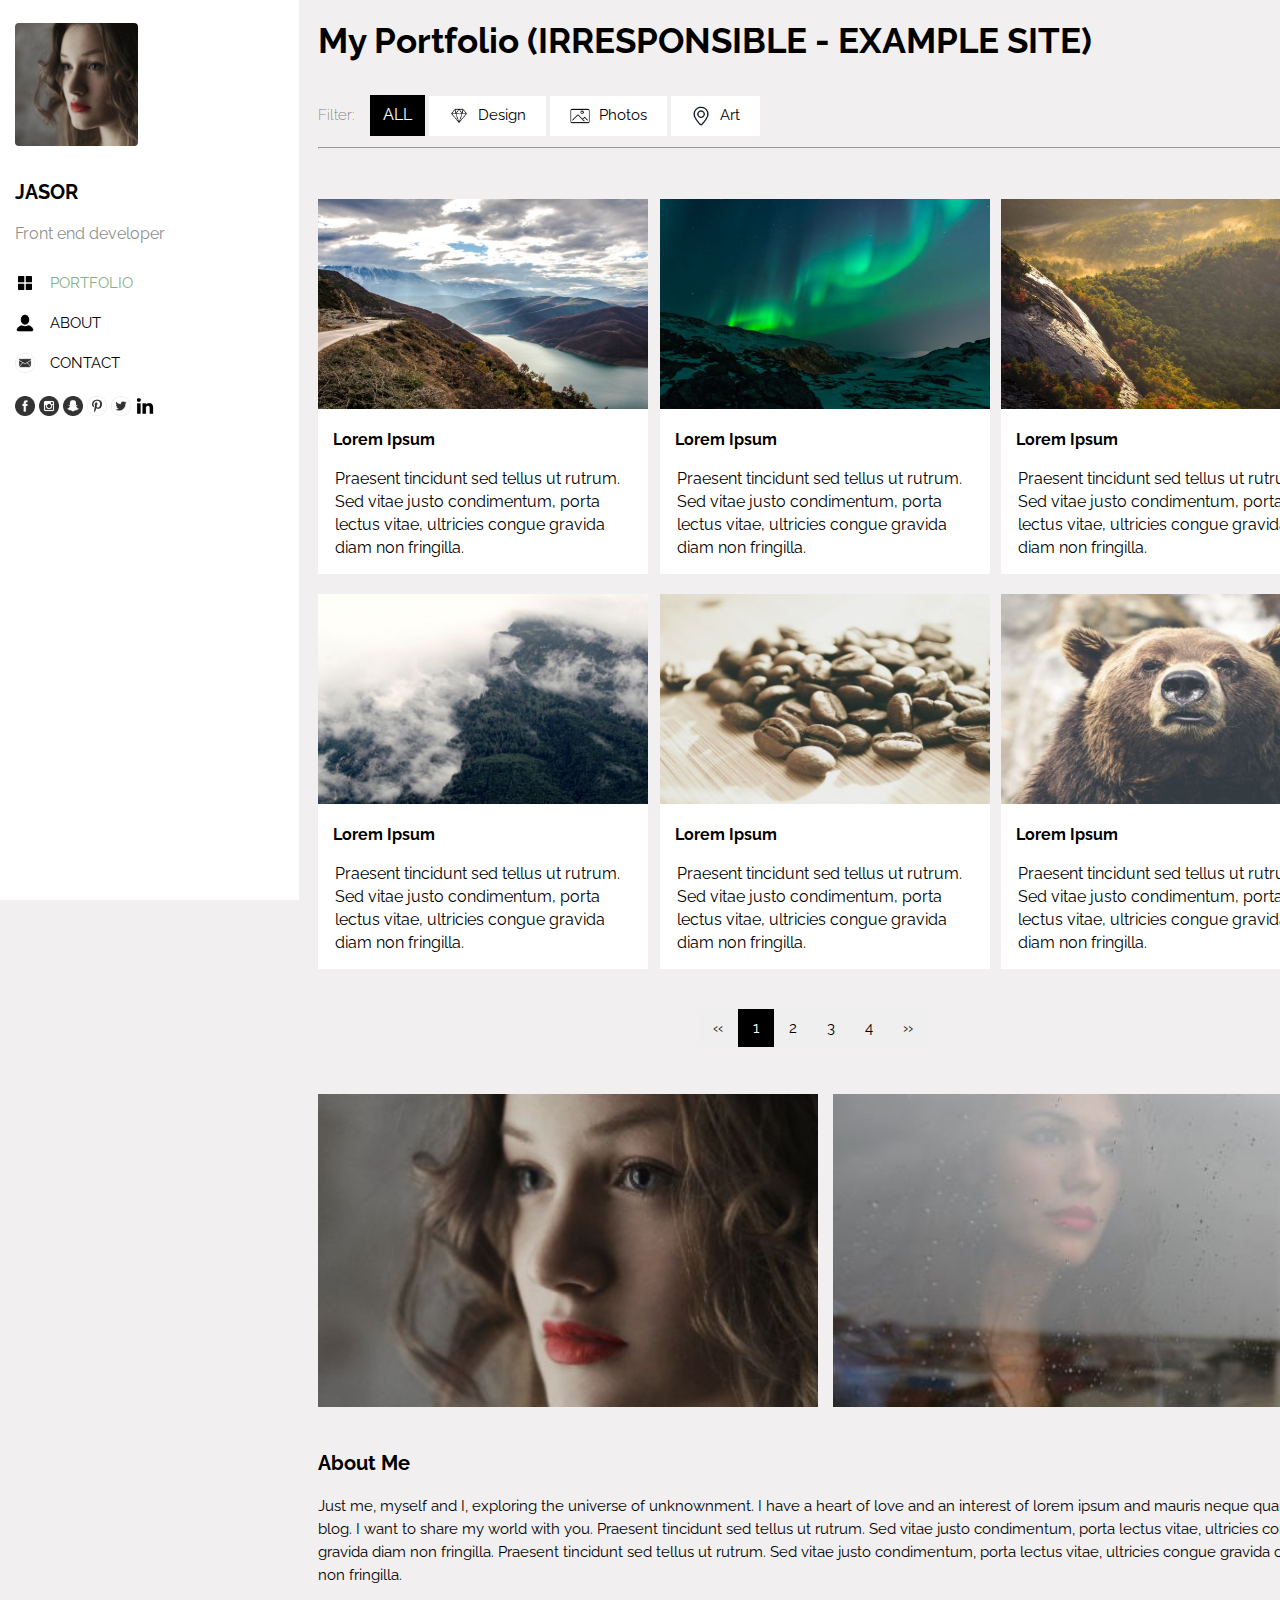
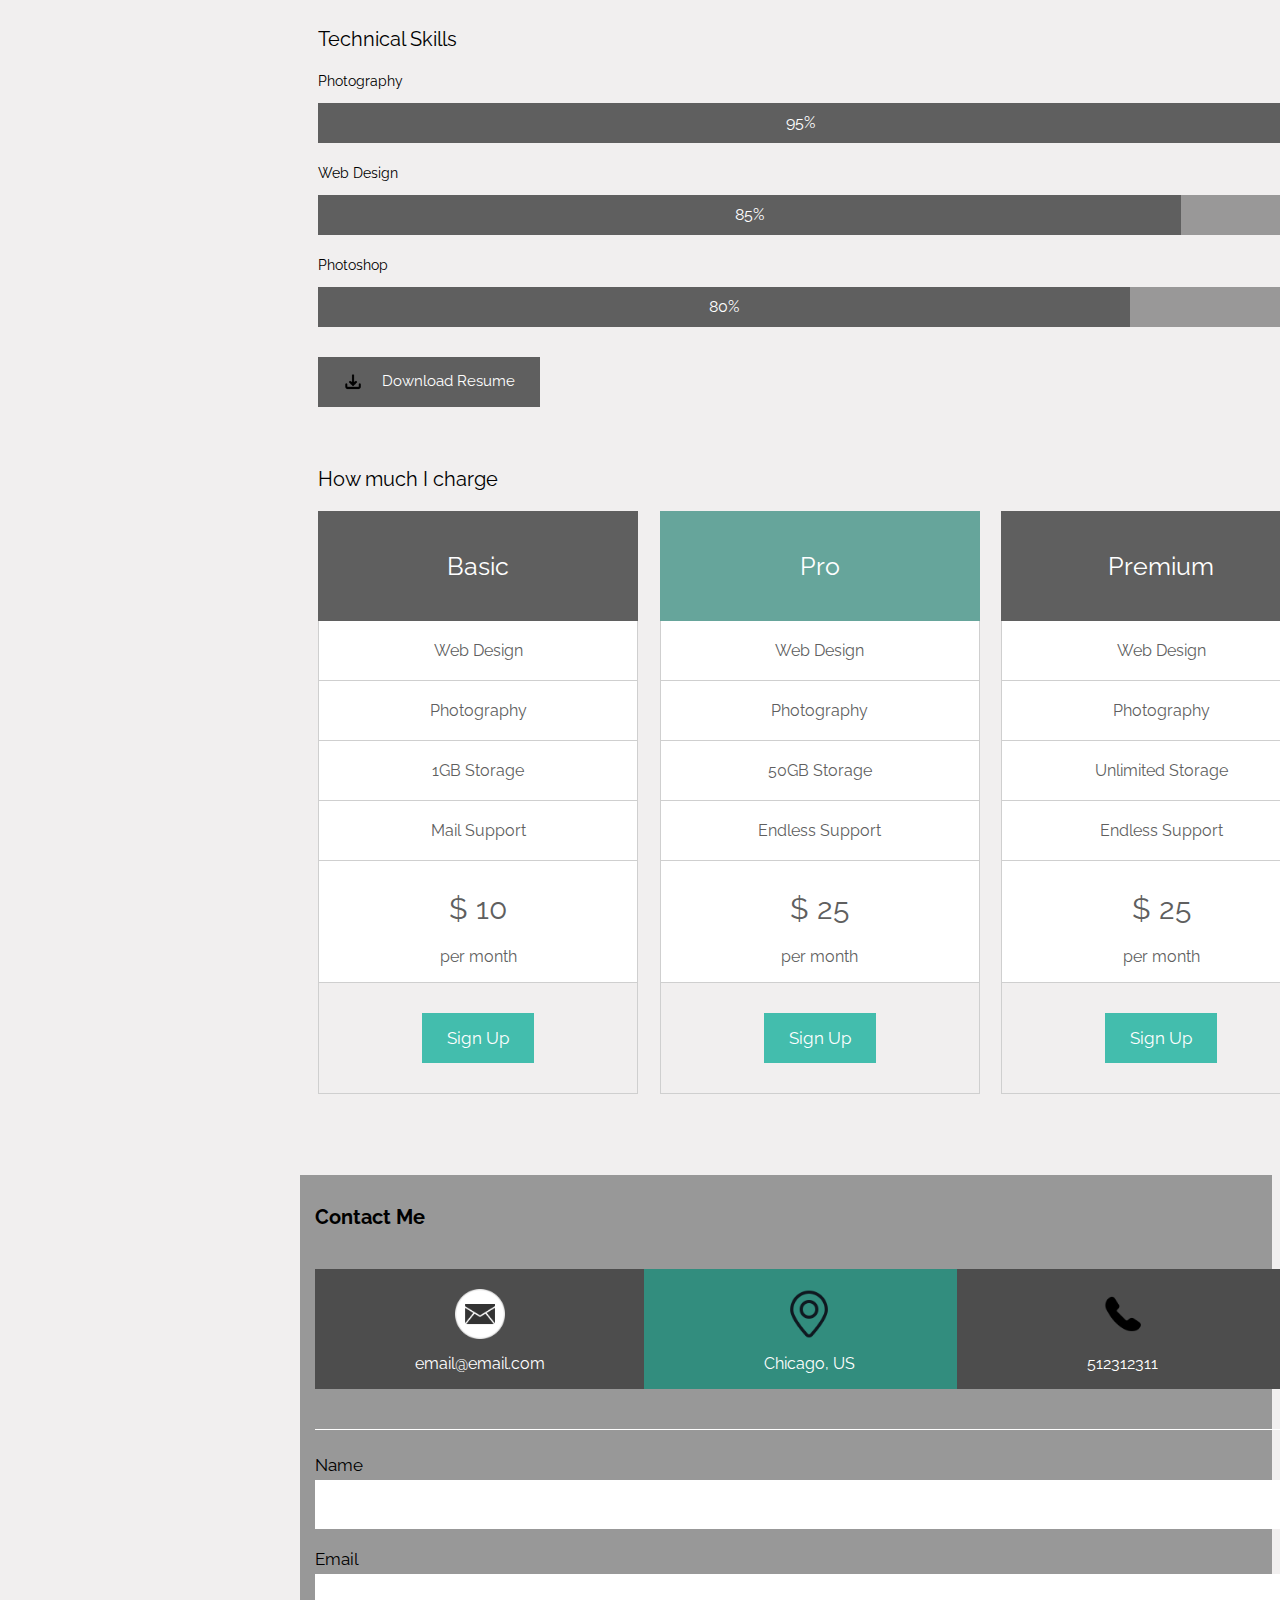
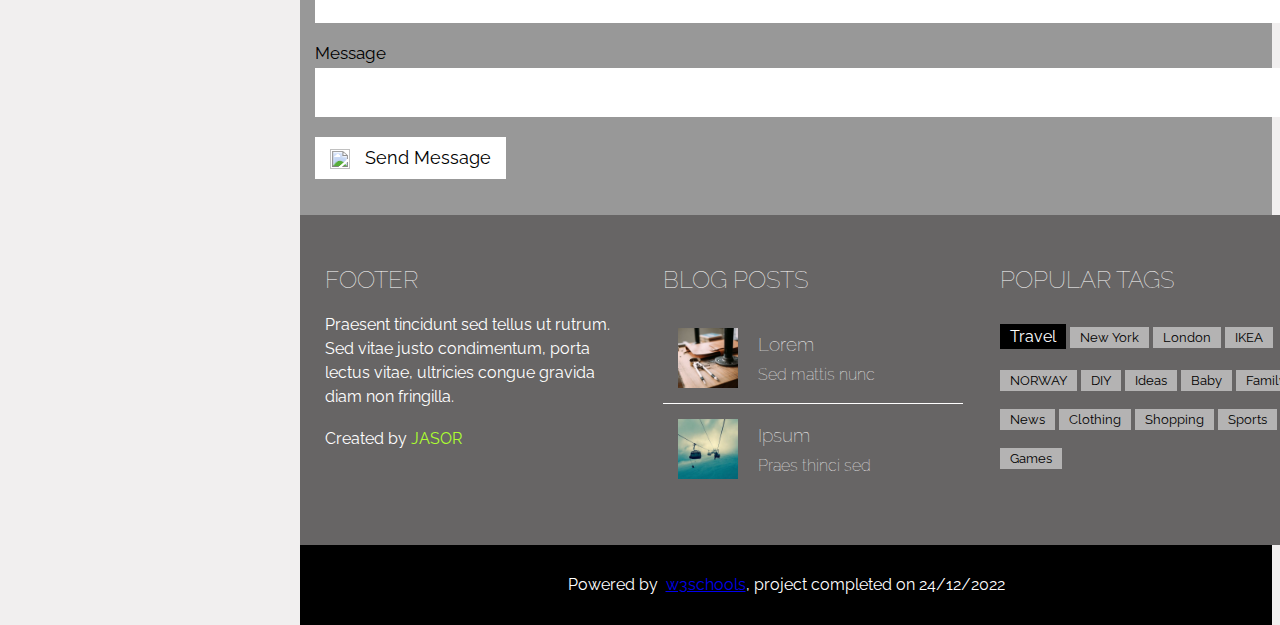
==== index.html @ 3d1c1d0e "Update index.html" ====
<!DOCTYPE html>
<html lang="en">
  <head>
    <meta charset="UTF-8" />
    <meta http-equiv="X-UA-Compatible" content="IE=edge" />
    <meta name="viewport" content="width=device-width, initial-scale=1.0" />

    <link rel="preconnect" href="https://fonts.googleapis.com" />
    <link rel="preconnect" href="https://fonts.gstatic.com" crossorigin />
    <link
      href="https://fonts.googleapis.com/css2?family=Raleway&display=swap"
      rel="stylesheet"
    />

    <link rel="icon" href="portfolio_images/favicon(1).ico" />

    <link rel="stylesheet" href="my_portfolio.css" />

    <title>My portfolio</title>
  </head>
  <body>
    <div class="right-side">
      <div class="heading">My Portfolio (IRRESPONSIBLE - EXAMPLE SITE)</div>
      <div class="sections">
        <p class="filter-section">Filter:</p>
        <button class="all-section">ALL</button>
        <button class="design-section">
          <img
            class="diamond-icon"
            src="portfolio_images/diamond_icon.png"
            alt="diamond"
          />
          Design
        </button>
        <button class="photos-section">
          <img
            class="gallery-icon"
            src="portfolio_images/gallery_icon.png"
            alt="galary"
          />
          Photos
        </button>
        <button class="art-section">
          <img
            class="location-icon"
            src="portfolio_images/location_icon.png"
            alt="pin"
          />
          Art
        </button>
        <hr />
        <div class="grid">
          <div class="image1-div">
            <div class="image-div">
              <img
                class="image"
                src="portfolio_images/mountains.jpg"
                alt="mountains"
              />
            </div>
            <div class="title">Lorem Ipsum</div>
            <div class="content">
              Praesent tincidunt sed tellus ut rutrum.<br />
              Sed vitae justo condimentum, porta lectus vitae, ultricies congue
              gravida diam non fringilla.
            </div>
          </div>

          <div class="image2-div">
            <div class="image-div">
              <img
                class="image"
                src="portfolio_images/lights.jpg"
                alt="mountains"
              />
            </div>
            <div class="title">Lorem Ipsum</div>
            <div class="content">
              Praesent tincidunt sed tellus ut rutrum.<br />
              Sed vitae justo condimentum, porta lectus vitae, ultricies congue
              gravida diam non fringilla.
            </div>
          </div>

          <div class="image3-div">
            <div class="image-div">
              <img
                class="image"
                src="portfolio_images/nature.jpg"
                alt="mountains"
              />
            </div>
            <div class="title">Lorem Ipsum</div>
            <div class="content">
              Praesent tincidunt sed tellus ut rutrum.<br />
              Sed vitae justo condimentum, porta lectus vitae, ultricies congue
              gravida diam non fringilla.
            </div>
          </div>

          <div class="image4-div">
            <div class="image-div">
              <img
                class="image"
                src="portfolio_images/hill.jpg"
                alt="mountains"
              />
            </div>
            <div class="title">Lorem Ipsum</div>
            <div class="content">
              Praesent tincidunt sed tellus ut rutrum.<br />
              Sed vitae justo condimentum, porta lectus vitae, ultricies congue
              gravida diam non fringilla.
            </div>
          </div>

          <div class="image5-div">
            <div class="image-div">
              <img
                class="image"
                src="portfolio_images/coffee.jpg"
                alt="mountains"
              />
            </div>
            <div class="title">Lorem Ipsum</div>
            <div class="content">
              Praesent tincidunt sed tellus ut rutrum.<br />
              Sed vitae justo condimentum, porta lectus vitae, ultricies congue
              gravida diam non fringilla.
            </div>
          </div>

          <div class="image6-div">
            <div class="image-div">
              <img
                class="image"
                src="portfolio_images/bear.jpg"
                alt="mountains"
              />
            </div>
            <div class="title">Lorem Ipsum</div>
            <div class="content">
              Praesent tincidunt sed tellus ut rutrum.<br />
              Sed vitae justo condimentum, porta lectus vitae, ultricies congue
              gravida diam non fringilla.
            </div>
          </div>
        </div>

        <div class="pages">
          <div class="arrow1-div">
            <button class="arrow-1">&#x2039;&#x2039;</button>
          </div>
          <div class="page1-div">
            <button class="button-1">1</button>
          </div>
          <div class="page2-div">
            <button class="button-2">2</button>
          </div>
          <div class="page3-div">
            <button class="button-3">3</button>
          </div>
          <div class="page4-div">
            <button class="button-4">4</button>
          </div>
          <div class="arrow2-div">
            <button class="arrow-2">&#x203A;&#x203A;</button>
          </div>
        </div>
      </div>

      <div class="bigphoto-div">
        <div class="bigphoto1">
          <img
            class="clearedme"
            src="portfolio_images/avatar1.jpg"
            alt="Myself"
          />
        </div>
        <div class="bigphoto2">
          <img
            class="blurredme"
            src="portfolio_images/avatar2.jpg"
            alt="Myself_blured"
          />
        </div>
      </div>

      <div class="about-div">
        <div class="aboutme">About Me</div>
        <div class="aboutmyself">
          Just me, myself and I, exploring the universe of unknownment. I have a
          heart of love and an interest of lorem ipsum and mauris neque quam<br />
          blog. I want to share my world with you. Praesent tincidunt sed tellus
          ut rutrum. Sed vitae justo condimentum, porta lectus vitae, ultricies
          congue <br />gravida diam non fringilla. Praesent tincidunt sed tellus
          ut rutrum. Sed vitae justo condimentum, porta lectus vitae, ultricies
          congue gravida diam <br />non fringilla.
        </div>
      </div>

      <div class="technical-desigin-div">
        <div class="technical-heading">Technical Skills</div>
        <div class="skills">
          <p class="photography">Photography</p>
          <div class="photography-div">
            <div class="photography-skill">95%</div>
          </div>
          <p class="webdesign">Web Design</p>
          <div class="webdesign-div">
            <div class="webdesign-skill">85%</div>
          </div>
          <p class="photoshop">Photoshop</p>
          <div class="photoshop-div">
            <div class="photoshop-skill">80%</div>
          </div>
        </div>
        <button class="resume-button">
          <img
            class="download-icon"
            src="portfolio_images/download_icon.png"
            alt="Download"
          />
          Download Resume
        </button>
      </div>

      <p class="about-charge">How much I charge</p>

      <div class="charging-admin">
        <div class="charging-whole-div">
          <div class="basic-mode">Basic</div>
          <div class="sess1">Web Design</div>
          <div class="sess2">Photography</div>
          <div class="sess3">1GB Storage</div>
          <div class="sess4">Mail Support</div>
          <div class="sess5">
            <p class="dollar">$ 10</p>
            <p class="validitidy">per month</p>
          </div>
          <div class="signup-div">
            <button class="signup-button">Sign Up</button>
          </div>
        </div>
        <div class="charging-whole-div">
          <div class="basic-mode" style="background-color: rgb(102, 165, 155)">
            Pro
          </div>
          <div class="sess1">Web Design</div>
          <div class="sess2">Photography</div>
          <div class="sess3">50GB Storage</div>
          <div class="sess4">Endless Support</div>
          <div class="sess5">
            <p class="dollar">$ 25</p>
            <p class="validitidy">per month</p>
          </div>
          <div class="signup-div">
            <button class="signup-button">Sign Up</button>
          </div>
        </div>
        <div class="charging-whole-div">
          <div class="basic-mode">Premium</div>
          <div class="sess1">Web Design</div>
          <div class="sess2">Photography</div>
          <div class="sess3">Unlimited Storage</div>
          <div class="sess4">Endless Support</div>
          <div class="sess5">
            <p class="dollar">$ 25</p>
            <p class="validitidy">per month</p>
          </div>
          <div class="signup-div">
            <button class="signup-button">Sign Up</button>
          </div>
        </div>
      </div>
    </div>

    <div class="contact-div">
      <p class="contactme">Contact Me</p>
      <div class="precised-contact-div">
        <div class="email-contact">
          <img
            class="emailin-contact"
            src="portfolio_images/email_icon.png"
            alt=""
          />
          email@email.com
        </div>
        <div class="location-contact">
          <img
            class="locationin-contact"
            src="portfolio_images/location_icon.png"
            alt=""
          />
          Chicago, US
        </div>
        <div class="phone-contact">
          <img
            class="phonein-contact"
            src="portfolio_images/phone_icon.png"
            alt=""
          />
          512312311
        </div>
      </div>
      <div class="line-contact"></div>

      <div class="dm-div">
        <div class="name-div">
          <p class="name-dm">Name</p>
          <input class="name-input" type="text" />
        </div>
        <div class="name-div">
          <p class="email-dm">Email</p>
          <input class="email-input" type="text" />
        </div>
        <div class="name-div">
          <p class="message-dm">Message</p>
          <input class="message-input" type="text" />
        </div>
        <button class="send-message-button">
          <img
            class="paper-rocket"
            src="https://img.icons8.com/ios-filled/50/null/paper-plane.png"
          />
          Send Message
        </button>
      </div>
    </div>

    <div class="footer-admin-div">
      <div class="footer-div">
        <h2 class="heading1">FOOTER</h2>
        <div class="heading1-discription">
          Praesent tincidunt sed tellus ut rutrum. Sed vitae justo condimentum,
          porta lectus vitae, ultricies congue gravida diam non fringilla.
        </div>
        <div class="owner-link">
          Created by <span class="jasor">JASOR</span>
        </div>
      </div>

      <div class="blogs-div">
        <h2 class="heading2">BLOG POSTS</h2>
        <div class="image-desc1">
          <img
            class="workshop"
            src="portfolio_images/workshop.jpg"
            alt="workshop"
          />
          <h3 class="lorem">Lorem</h3>
          <h4 class="lorem-desc">Sed mattis nunc</h4>
        </div>
        <div class="line"></div>
        <div class="image-desc2">
          <img
            class="ropecar"
            src="portfolio_images/ropecar.jpg"
            alt="rope_car"
          />
          <h3 class="ipsum">Ipsum</h3>
          <h4 class="ipsum-desc">Praes thinci sed</h4>
        </div>
      </div>

      <div class="tags-div">
        <h2 class="heading3">POPULAR TAGS</h2>
        <div class="travel">Travel</div>
        <div class="newyork">New York</div>
        <div class="london">London</div>
        <div class="ikea">IKEA</div>
        <div class="norway">NORWAY</div>
        <div class="diy">DIY</div>
        <div class="ideas">Ideas</div>
        <div class="baby">Baby</div>
        <div class="family">Family</div>
        <div class="news">News</div>
        <div class="clothing">Clothing</div>
        <div class="shopping">Shopping</div>
        <div class="sports">Sports</div>
        <div class="games">Games</div>
      </div>
    </div>

    <div class="last-thing">
      <div class="last-owner-link">
        Powered by &nbsp;
        <a
          href="https://www.w3schools.com/howto/tryw3css_templates_portfolio.htm"
          target="_blank"
          >w3schools</a
        >, project completed on 24/12/2022
      </div>
    </div>

    <div class="left-margin-div">
      <div class="profile">
        <img
          class="avatar-image"
          src="portfolio_images/avatar.jpg"
          alt="avatar"
        />
      </div>
      <div class="name">JASOR</div>
      <div class="author">Front end developer</div>
      <div class="left-buttons">
        <div class="division1">
          <button class="left-portfolio">
            <img
              class="foursquare"
              src="portfolio_images/foursquares_icon.png"
              alt="windows"
            />
            <span class="left-button-text">PORTFOLIO</span>
          </button>
        </div>
        <div class="division2">
          <button class="left-about">
            <img class="user" src="portfolio_images/user_icon.png" alt="user" />
            <span class="left-button-text">ABOUT</span>
          </button>
        </div>
        <div class="division3">
          <button class="left-contact">
            <img
              class="email"
              src="portfolio_images/email_icon.png"
              alt="email"
            />
            <span class="left-button-text">CONTACT</span>
          </button>
        </div>

        <div class="media-links">
          <button class="facebook-button">
            <img
              class="facebook"
              src="portfolio_images/facebook_icon.png"
              alt="facebook"
            />
          </button>
          <button class="instagram-button">
            <img
              class="facebook"
              src="portfolio_images/instagram_icon.png"
              alt="instagram"
            />
          </button>
          <button class="snapchat-button">
            <img
              class="facebook"
              src="portfolio_images/snapchat_icon.png"
              alt="snapchat"
            />
          </button>
          <button class="pinterest-button">
            <img
              class="facebook"
              src="portfolio_images/pinterest_icon.png"
              alt="pinterest"
            />
          </button>
          <button class="twitter-button">
            <img
              class="facebook"
              src="portfolio_images/twitter_icon.png"
              alt="twitter"
            />
          </button>
          <button class="linkedin-button">
            <img
              class="facebook"
              src="portfolio_images/linkedin_icon.png"
              alt="linkedin"
            />
          </button>
        </div>
      </div>
    </div>
  </body>
</html>
---- my_portfolio.css ----
body {
    font-family: raleway, arial;
    background-color: rgb(241, 239, 239);
    margin-top: 20px;
    margin-bottom: 0;
  }
  button {
    font-family: raleway, arial;
  }
  .heading {
    font-size: 35px;
    font-weight: bolder;
  }

  .right-side {
    max-width: fit-content;
    margin-left: 310px;
    position: grid;
    width: 100%;
  }
  .filter-section {
    display: inline-block;
    font-size: 15px;
    font-weight: lighter;
  }
  .all-section {
    font-size: 16px;
    padding: 10px 13px 12px 13px;
    border: 0 solid;
    background-color: black;
    color: white;
    cursor: pointer;
    margin-left: 12px;
  }
  .all-section:hover {
    background-color: rgb(241, 239, 239);
    color: black;
  }
  .design-section,
  .photos-section,
  .art-section {
    background-color: rgb(255, 255, 255);
    font-size: 15px;
    border: 0 solid;
    margin-left: 0.1px;
    padding: 10px 20px 10px 20px;
    cursor: pointer;
  }
  .design-section:hover {
    background-color: rgb(212, 211, 211);
  }
  .photos-section:hover {
    background-color: rgb(212, 211, 211);
  }
  .art-section:hover {
    background-color: rgb(212, 211, 211);
  }
  .sections {
    margin-top: 30px;
  }
  .diamond-icon,
  .gallery-icon,
  .location-icon {
    width: 20px;
    height: 20px;
    vertical-align: middle;
    padding-right: 5px;
  }

  .image {
    width: 330px;
    height: 210px;
  }
  .image:hover {
    opacity: 0.7;
  }
  .title {
    margin-left: 15px;
    margin-top: 17px;
    font-weight: bold;
  }
  .content {
    margin-top: 18px;
    margin-left: 17px;
    width: 310px;
    line-height: 23px;
    padding-bottom: 15px;
  }
  .grid {
    margin-top: 50px;
    display: grid;
    grid-template-columns: 1fr 1fr 1fr;
    column-gap: 10px;
    row-gap: 20px;
  }
  .image1-div,
  .image2-div,
  .image3-div,
  .image4-div,
  .image5-div,
  .image6-div {
    background-color: white;
    max-width: fit-content;
  }

  .button-1,
  .button-2,
  .button-3,
  .button-4,
  .arrow-1,
  .arrow-2 {
    float: left;
    padding: 10px 15px 10px 15px;
    border: 0 solid;
    margin-top: 40px;
    cursor: pointer;
    font-size: 15px;
  }
  .button-1 {
    background-color: black;
    color: white;
  }
  .button-1:hover {
    background-color: rgb(212, 211, 211);
    color: black;
  }
  .button-2:hover {
    background-color: black;
    color: white;
  }
  .button-3:hover {
    background-color: black;
    color: white;
  }
  .button-4:hover {
    background-color: black;
    color: white;
  }
  .arrow-1:hover {
    background-color: black;
    color: white;
  }
  .arrow-2:hover {
    background-color: black;
    color: white;
  }
  .pages {
    margin-left: 380px;
  }

  .left-margin-div {
    max-width: fit-content;
    position: fixed;
    top: 0;
    bottom: 0;
    left: 0;
    background-color: white;
  }
  .avatar-image {
    width: 123px;
    height: 123px;
    object-fit: cover;
    margin-top: 23px;
    margin-left: 15px;
    border-radius: 4px;
    margin-right: 160px;
  }
  .name {
    font-size: 20px;
    margin-left: 15px;
    margin-top: 30px;
    font-weight: bold;
  }
  .author {
    margin-left: 15px;
    margin-top: 20px;
    color: rgb(145, 145, 145);
  }
  .division1 {
    margin-top: 20px;
  }
  .foursquare,
  .user,
  .email {
    width: 20px;
    height: 20px;
    padding-right: 15px;
    float: left;
  }
  .email {
    object-fit: contain;
  }
  .left-portfolio,
  .left-about,
  .left-contact {
    vertical-align: baseline;
    padding-left: 15px;
    font-size: 15px;
    border: 0 solid;
    padding-right: 166px;
    padding-top: 10px;
    padding-bottom: 10px;
    background-color: white;
    cursor: pointer;
    color: rgb(133, 175, 133);
  }
  .left-about {
    padding-right: 197px;
  }
  .left-contact {
    padding-right: 179px;
  }
  .left-portfolio:hover {
    color: black;
    background-color: rgb(212, 211, 211);
  }
  .left-about:hover {
    background-color: rgb(212, 211, 211);
  }
  .left-contact:hover {
    background-color: rgb(212, 211, 211);
  }
  .left-button-text {
    vertical-align: middle;
  }
  .left-about,
  .left-contact {
    color: black;
  }
  .facebook {
    width: 20px;
    height: 20px;
    object-fit: contain;
  }
  .facebook-button,
  .instagram-button,
  .snapchat-button,
  .pinterest-button,
  .twitter-button,
  .linkedin-button {
    border: 0 solid;
    background-color: white;
    padding: 0px;
  }
  .facebook:hover {
    opacity: 0.6;
  }
  .media-links {
    margin-top: 13px;
    margin-left: 15px;
  }

  .bigphoto-div {
    margin-top: 125px;
    display: grid;
    grid-template-columns: 1fr 1fr;
    width: 100%;
    column-gap: 15px;
  }
  .clearedme {
    width: 500px;
  }
  .blurredme {
    width: 500px;
  }

  .about-div {
    margin-top: 40px;
    margin-bottom: 40px;
  }
  .aboutme {
    font-weight: bold;
    font-size: 20px;
  }
  .aboutmyself {
    font-size: 15px;
    line-height: 23px;
    margin-top: 20px;
  }

  .technical-heading {
    font-size: 20px;
  }
  .photography-div,
  .webdesign-div,
  .photoshop-div {
    background-color: rgb(153, 152, 152);
    width: 100%;
    height: 40px;
  }
  .photography-skill {
    background-color: rgb(95, 95, 95);
    width: 95%;
    height: 40px;
    text-align: center;
    line-height: 40px;
    color: white;
  }
  .webdesign-skill {
    background-color: rgb(95, 95, 95);
    width: 85%;
    height: 40px;
    text-align: center;
    line-height: 40px;
    color: white;
  }
  .photoshop-skill {
    background-color: rgb(95, 95, 95);
    width: 80%;
    height: 40px;
    text-align: center;
    line-height: 40px;
    color: white;
  }
  .photography,
  .webdesign,
  .photoshop {
    font-size: 14px;
    margin-top: 22px;
  }
  .resume-button {
    margin-top: 30px;
    padding: 15px 25px;
    border: none;
    font-size: 15px;
    color: white;
    background-color: rgb(95, 95, 95);
    cursor: pointer;
    margin-bottom: 40px;
  }
  .resume-button:hover {
    color: black;
    background-color: rgb(212, 211, 211);
  }
  .download-icon {
    width: 20px;
    height: 20px;
    vertical-align: middle;
    margin-right: 15px;
  }

  .about-charge {
    font-size: 20px;
  }
  .charging-whole-div {
    width: 320px;
    height: 584px;
    margin-bottom: 60px;
  }
  .basic-mode {
    text-align: center;
    background-color: rgb(95, 95, 95);
    padding-top: 40px;
    padding-bottom: 40px;
    font-size: 25px;
    color: white;
  }
  .sess1,
  .sess2,
  .sess3,
  .sess4,
  .sess5 {
    text-align: center;
    padding-top: 20px;
    padding-bottom: 20px;
    border-color: rgb(207, 207, 207);
    border-width: 0 1px 1px;
    border-style: solid;
    background-color: white;
    color: rgb(95, 95, 95);
  }
  .dollar {
    font-size: 30px;
    margin: 0;
    padding-top: 10px;
    padding-bottom: 5px;
  }
  .sess5 {
    padding-bottom: 0;
  }
  .signup-div {
    text-align: center;
    padding-top: 30px;
    padding-bottom: 30px;
    border-color: rgb(207, 207, 207);
    border-width: 0 1px 1px;
    border-style: solid;
  }
  .signup-button {
    font-size: 17px;
    padding: 15px 25px;
    border-style: none;
    background-color: rgba(14, 173, 152, 0.767);
    cursor: pointer;
    color: white;
  }
  .signup-button:hover {
    background-color: black;
  }
  .charging-admin {
    display: grid;
    grid-template-columns: 1fr 1fr 1fr;
    width: 100%;
    column-gap: 10px;
  }

  .contact-div {
    background-color: rgb(152, 152, 152);
    margin-left: 292px;
    height: 640px;
  }
  .contactme {
    padding-left: 15px;
    font-size: 20px;
    padding-top: 30px;
    font-weight: bold;
    padding-bottom: 20px;
  }
  .email-contact {
    margin-left: 15px;
    width: 330px;
    height: 120px;
    background-color: rgb(77, 77, 77);
    text-align: center;
    line-height: 50px;
    color: white;
  }
  .location-contact {
    width: 330px;
    height: 120px;
    background-color: rgb(50, 141, 126);
    text-align: center;
    line-height: 50px;
    color: white;
    margin-left: -1px;
  }
  .phone-contact {
    width: 330px;
    height: 120px;
    background-color: rgb(77, 77, 77);
    text-align: center;
    line-height: 50px;
    color: white;
    margin-left: -17px;
  }
  .emailin-contact,
  .locationin-contact,
  .phonein-contact {
    width: 50px;
    height: 50px;
    display: block;
    margin: auto;
    padding-top: 20px;
  }
  .precised-contact-div {
    display: grid;
    grid-template-columns: 1fr 1fr 1fr;
    width: 100%;
    margin-bottom: 40px;
  }
  .line-contact {
    width: 990px;
    margin-left: 15px;
    margin-right: 15px;
    height: 1px;
    background-color: white;
  }

  .dm-div {
    margin-left: 15px;
  }

  .name-dm,
  .email-dm,
  .message-dm {
    font-size: 17px;
    margin-top: 20px;
    margin-bottom: 0;
  }
  .name-dm {
    margin-top: 25px;
  }
  .name-input,
  .email-input,
  .message-input {
    padding-top: 10px;
    padding-bottom: 10px;
    padding-right: 732px;
    padding-left: 10px;
    border: solid white;
    border-radius: 0;
    font-size: 20px;
    margin-top: 5px;
  }
  .send-message-button {
    font-size: 18px;
    padding: 10px 15px;
    color: black;
    background-color: white;
    margin-top: 20px;
    cursor: pointer;
    border-style: none;
  }
  .send-message-button:hover {
    background-color: rgb(207, 207, 207);
    color: white;
  }
  .paper-rocket {
    width: 20px;
    height: 20px;
    vertical-align: middle;
    padding-right: 10px;
  }

  .footer-admin-div {
    margin-left: 292px;
    padding-left: 25px;
    background-color: rgb(103, 101, 101);
    width: 1013px;
    height: 330px;
    display: grid;
    grid-template-columns: 1fr 1fr 1fr;
  }
  .footer-div {
    padding-top: 30px;
    width: 300px;
    color: white;
  }
  .workshop {
    width: 60px;
    height: 60px;
    float: left;
  }
  .ropecar {
    width: 60px;
    height: 60px;
    float: left;
  }
  .blogs-div {
    width: 300px;
    padding-top: 30px;
  }
  .line {
    width: 100%;
    height: 1px;
    background-color: white;
  }
  .tags-div {
    width: 300px;
    padding-top: 30px;
  }
  .travel,
  .newyork,
  .london,
  .ikea,
  .norway,
  .diy,
  .ideas,
  .baby,
  .family,
  .news,
  .clothing,
  .shopping,
  .sports,
  .games {
    background-color: rgb(180, 179, 179);
    display: inline;
    line-height: 3;
    padding: 3px 10px;
    font-size: 13px;
  }
  .travel {
    font-size: 16px;
    color: white;
    background-color: black;
  }
  .heading1-discription {
    line-height: 1.5;
  }
  .owner-link {
    margin-top: 20px;
  }
  .heading1,
  .heading2,
  .heading3 {
    color: white;
    font-weight: lighter;
  }
  .lorem,
  .ipsum {
    color: white;
    font-weight: lighter;
    margin-bottom: 0;
    padding-top: 20px;
  }
  .ipsum {
    margin-top: 0;
  }
  .lorem-desc,
  .ipsum-desc {
    color: white;
    font-weight: lighter;
    margin-top: 10px;
  }
  .image-desc1,
  .image-desc2 {
    padding-left: 15px;
    height: 90px;
  }
  .image-desc1:hover {
    background-color: rgb(184, 181, 181);
  }
  .image-desc2:hover {
    background-color: rgb(184, 181, 181);
  }
  .workshop,
  .ropecar {
    margin-right: 20px;
    padding-top: 15px;
  }

  .last-thing {
    background-color: black;
    height: 80px;
    margin-left: 292px;
  }
  .last-owner-link {
    color: white;
    line-height: 80px;
    justify-content: center;
    display: flex;
  }
  a {
    height: 0;
  }
  a:hover {
    color: goldenrod;
  }
  a:visited {
    color: white;
  }
  .jasor{
    color : greenyellow;
    cursor: pointer;
  }
  .jasor:hover{
    color: orange;
  }
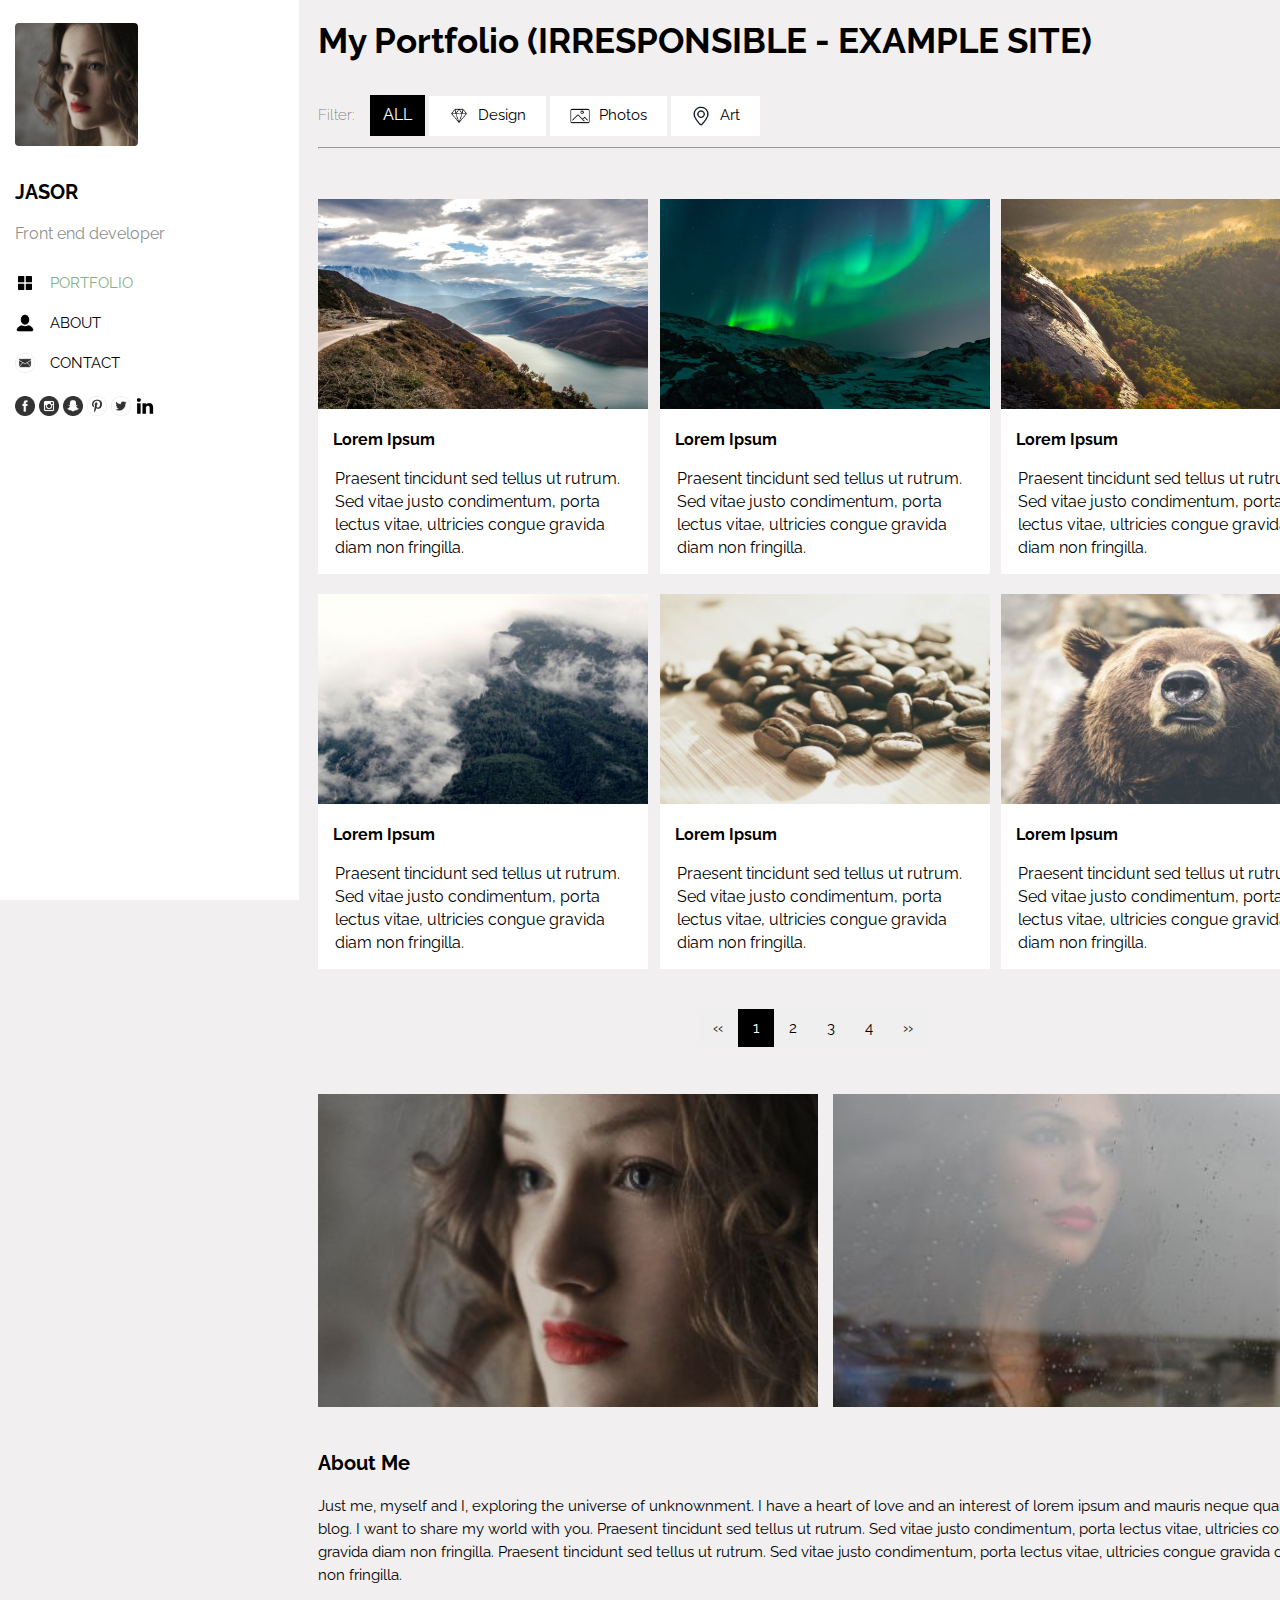
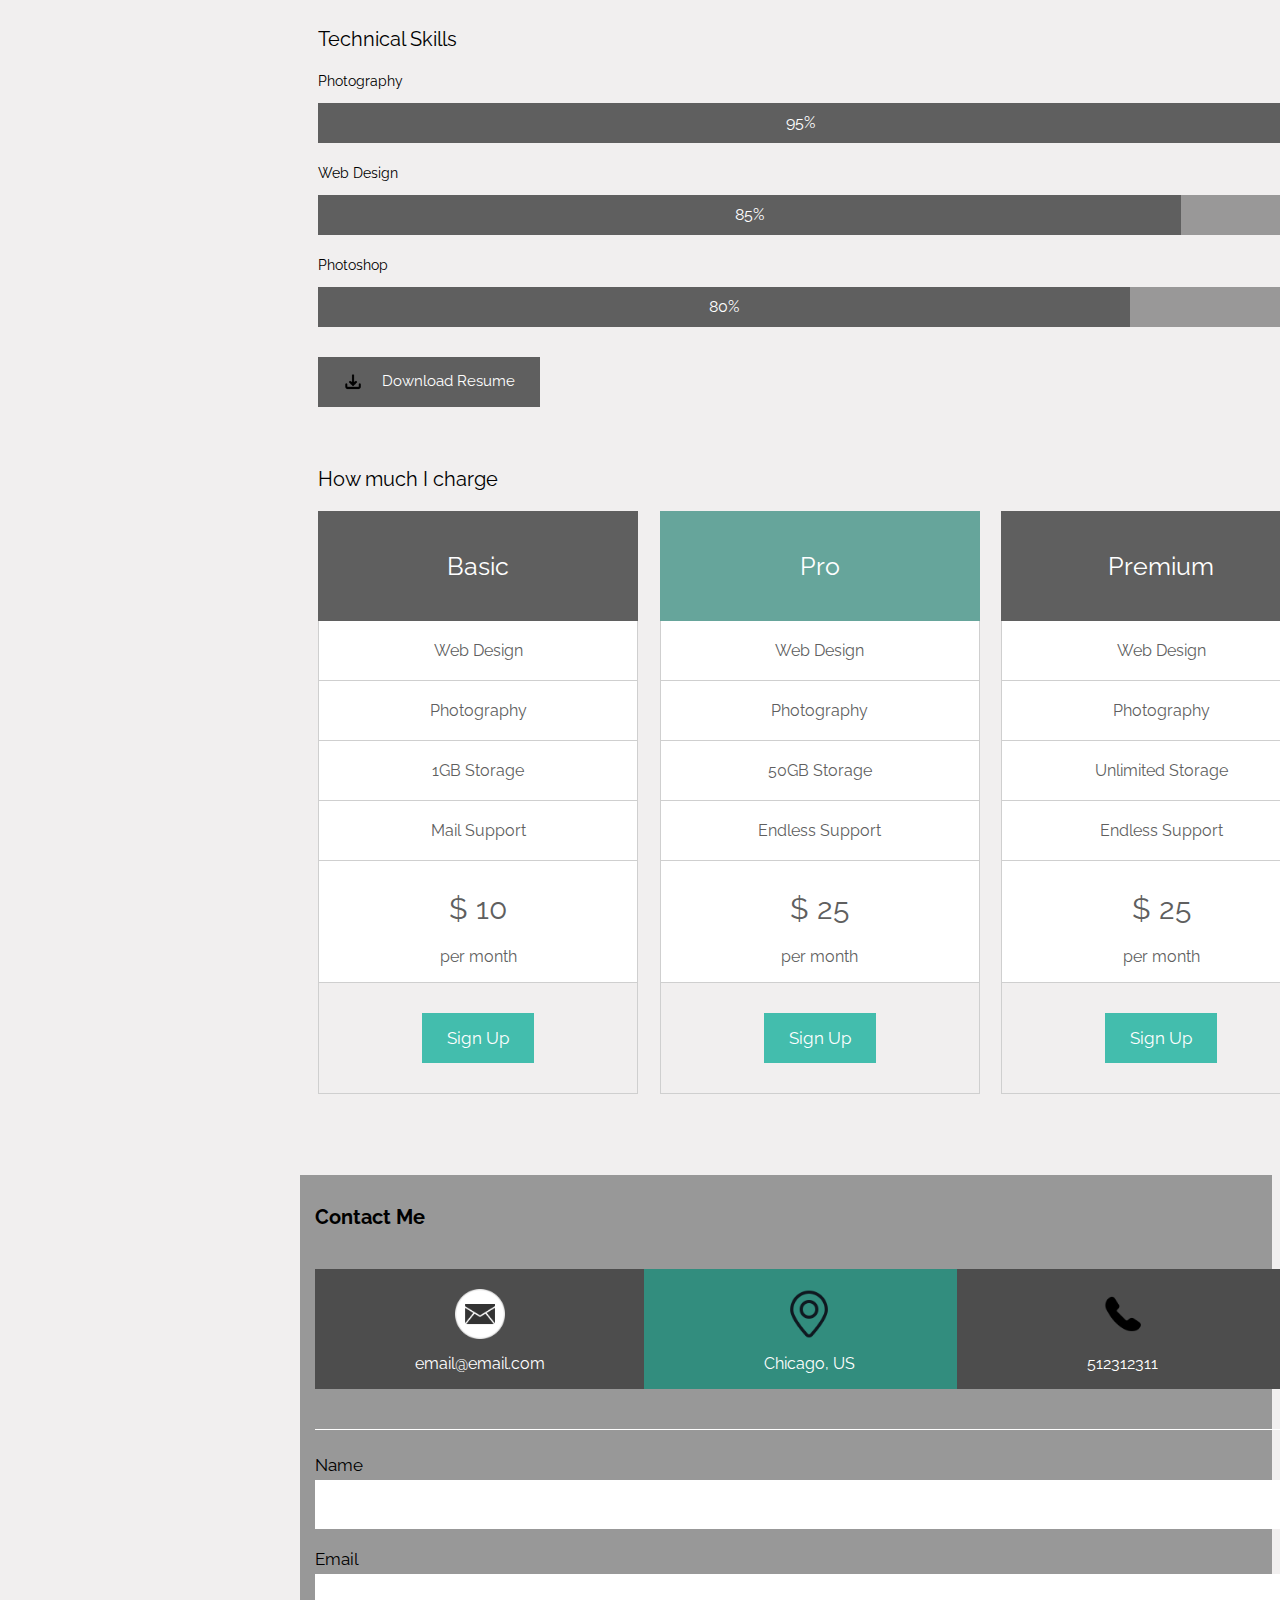
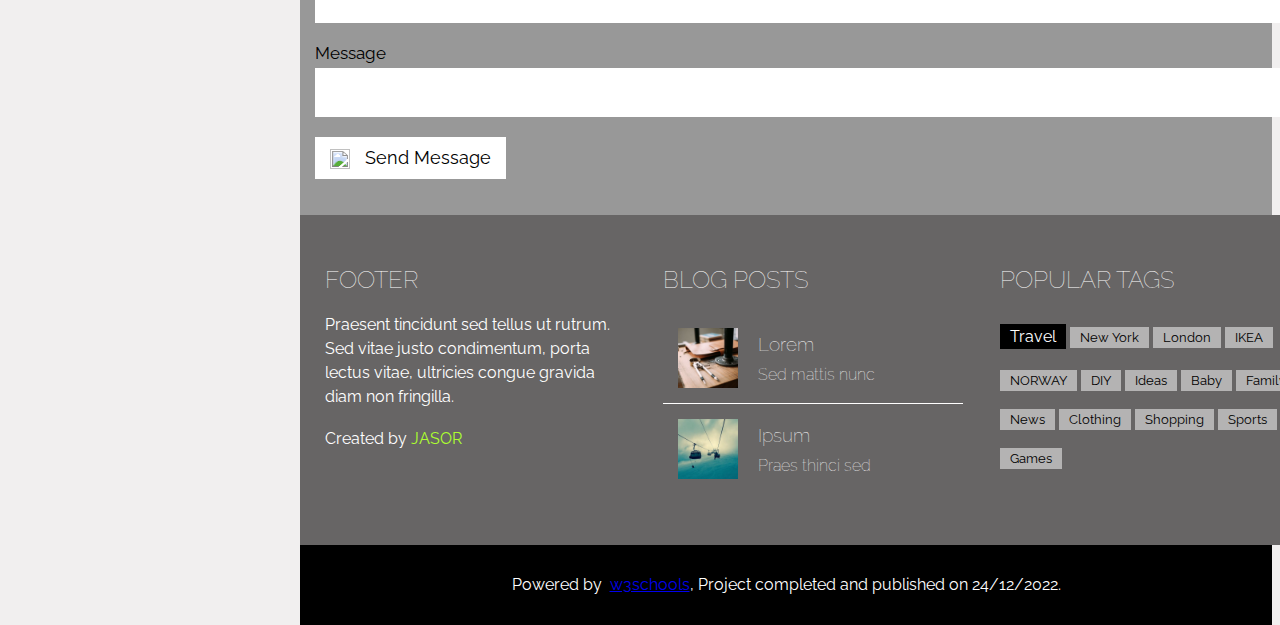
==== commit 3751a448: "Update index.html" ====
--- a/index.html
+++ b/index.html
@@ -389,7 +389,7 @@
           href="https://www.w3schools.com/howto/tryw3css_templates_portfolio.htm"
           target="_blank"
           >w3schools</a
-        >, project completed on 24/12/2022
+        >, Project completed and published on 24/12/2022.
       </div>
     </div>
 
